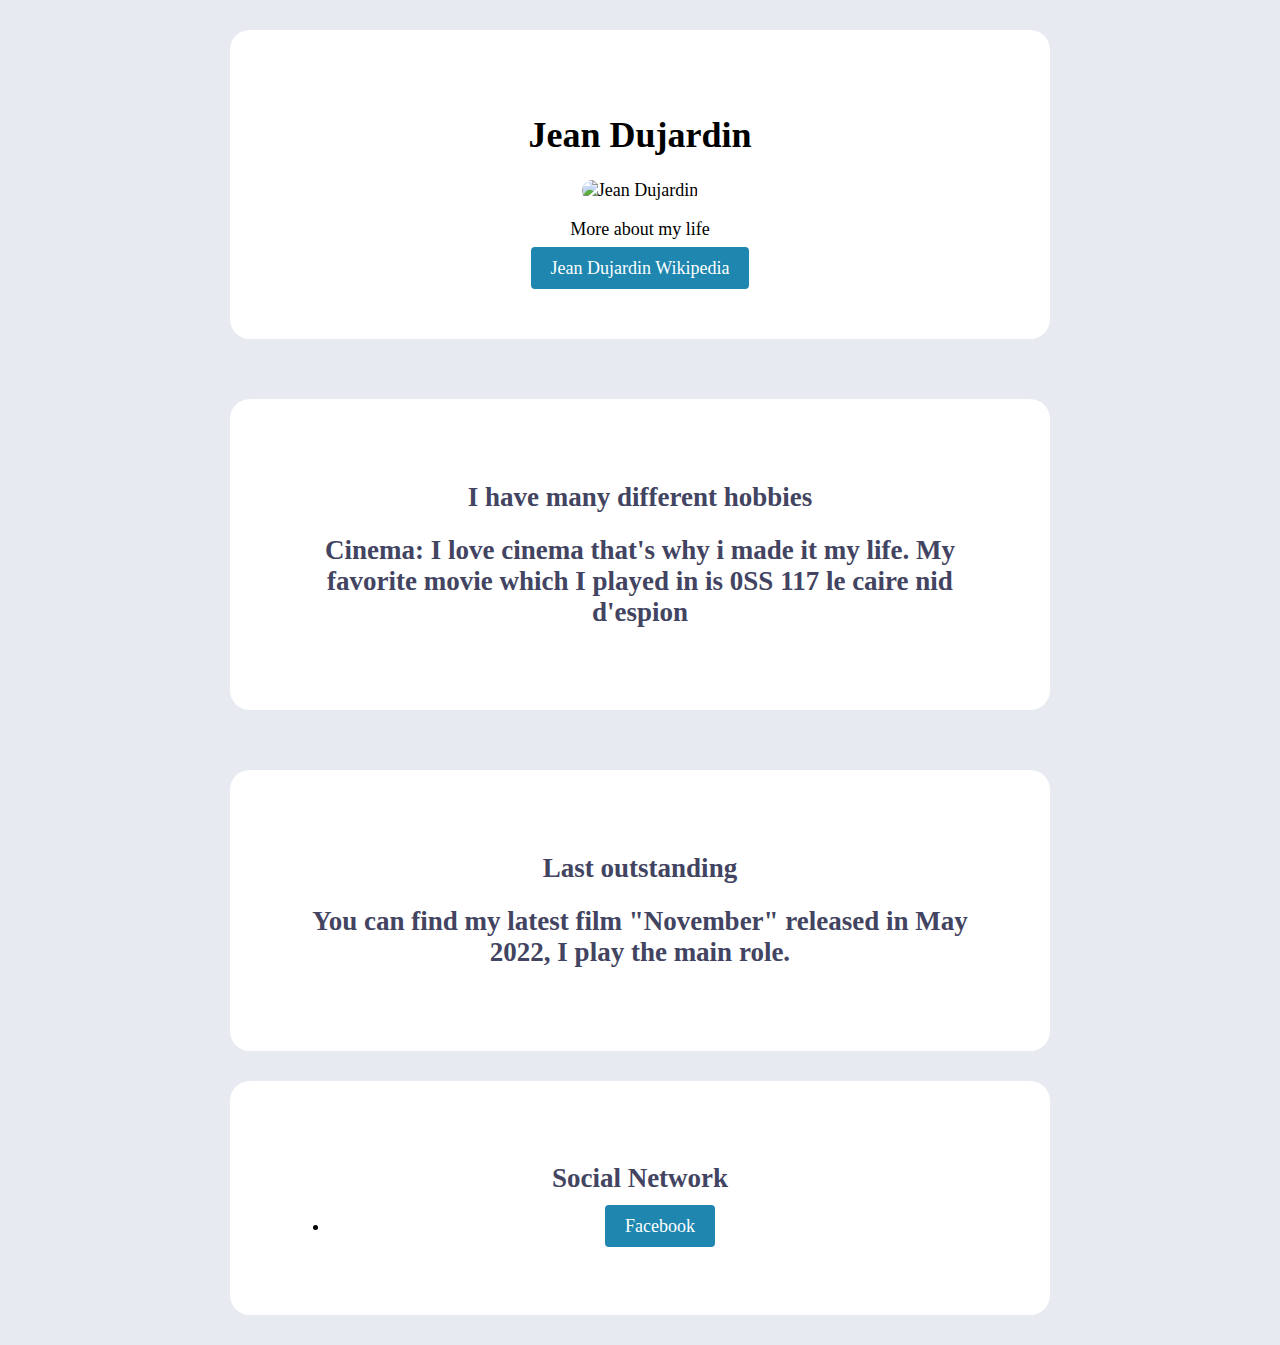
==== index.html @ c68641c5 "Add files via upload" ====
<!DOCTYPE
html>

<html
lang="en">

<head>

<meta
charset="UTF-8">
<link rel="stylesheet" href="https://use.fontawesome.com/releases/v5.2.0/css/all.css" integrity="sha384-hWVjflwFxL6sNzntih27bfxkr27Pmbbk/iSvJ+a4+0owXq79v+lsFkW54b0GbiDQ" crossorigin="anonymous">

<title>Le Wagon - Web Development Sprint</title>


<!-- Change these Google fonts with your own choice -->

<link
href="https://fonts.googleapis.com/css?family=Chivo:700|Overpass:400,700&display=swap"
rel="stylesheet">



<link
rel="stylesheet"
href="style.css">

</head>

<body>


<!-- First section -->


<div>

<h1>Jean Dujardin</h1>

<img
src="images/profile.jpg"
alt="Jean Dujardin"
width="300">


<p>More about my life</p>




<a
href="https://fr.wikipedia.org/wiki/Jean_Dujardin"
target="_blank">Jean Dujardin Wikipedia</a>


</div>



<!-- Second section -->



<section>

<div>

<h2>I have many different hobbies</h2>

<h2>Cinema: I love cinema that's why i made it my life. My favorite movie which I played in is 0SS 117 le caire nid d'espion</h2>


</div>


</section>



<!-- Third section -->



<div>

<h2>Last outstanding</h2>

<h2>You can find my latest film "November" released in May 2022, I play the main role.</h2>

</div>



<!-- Four section -->



<div>

<h2>Social Network</h2>
<ul>
  <li>
    <a href="https://www.facebook.com/JeanDujardinOfficiel/" target="_blank">Facebook
    </a>
  </li>
</ul>



</body>

</html>
---- style.css ----
body{

background-color:
#e7ebf1;

font-family: 
'Lora', serif;

font-size: 
18px;

font-weight: regular;

color: 
59607B;

}



h1, h2, a{
font-family: monserrat;
}

}



h1{

font-size: 
50px;

font-weight: 
900;

}



h2{

color: 
rgb(66, 
68, 97);

font-size: 
27px;

font-weight: 
400px;

}



img{

border-radius:
30px;

}



div{

text-align: 
center;

background-color:
white;

padding: 
60px;

width: 
700px;

margin: 
30px auto;

box-shadow: 
0 10px 
30px rgba(0,
0, 
0, 0,1);

border-radius:
20px;

}



a{

border-radius:
4px;

color: 
white;

text-decoration:
none;

font-weight: 
600px;

padding: 
11px 20px;

background-color:
rgb(30,
134, 
175);

}



a:hover {

background-color:
rgb(0,
0, 
0);

}



section{

width: 
1200px;

display: 
flex;

margin: 
30px auto

}



div1{

text-align: 
center;

background-color:
white;

padding: 
60px;

border-radius:
20px;

}
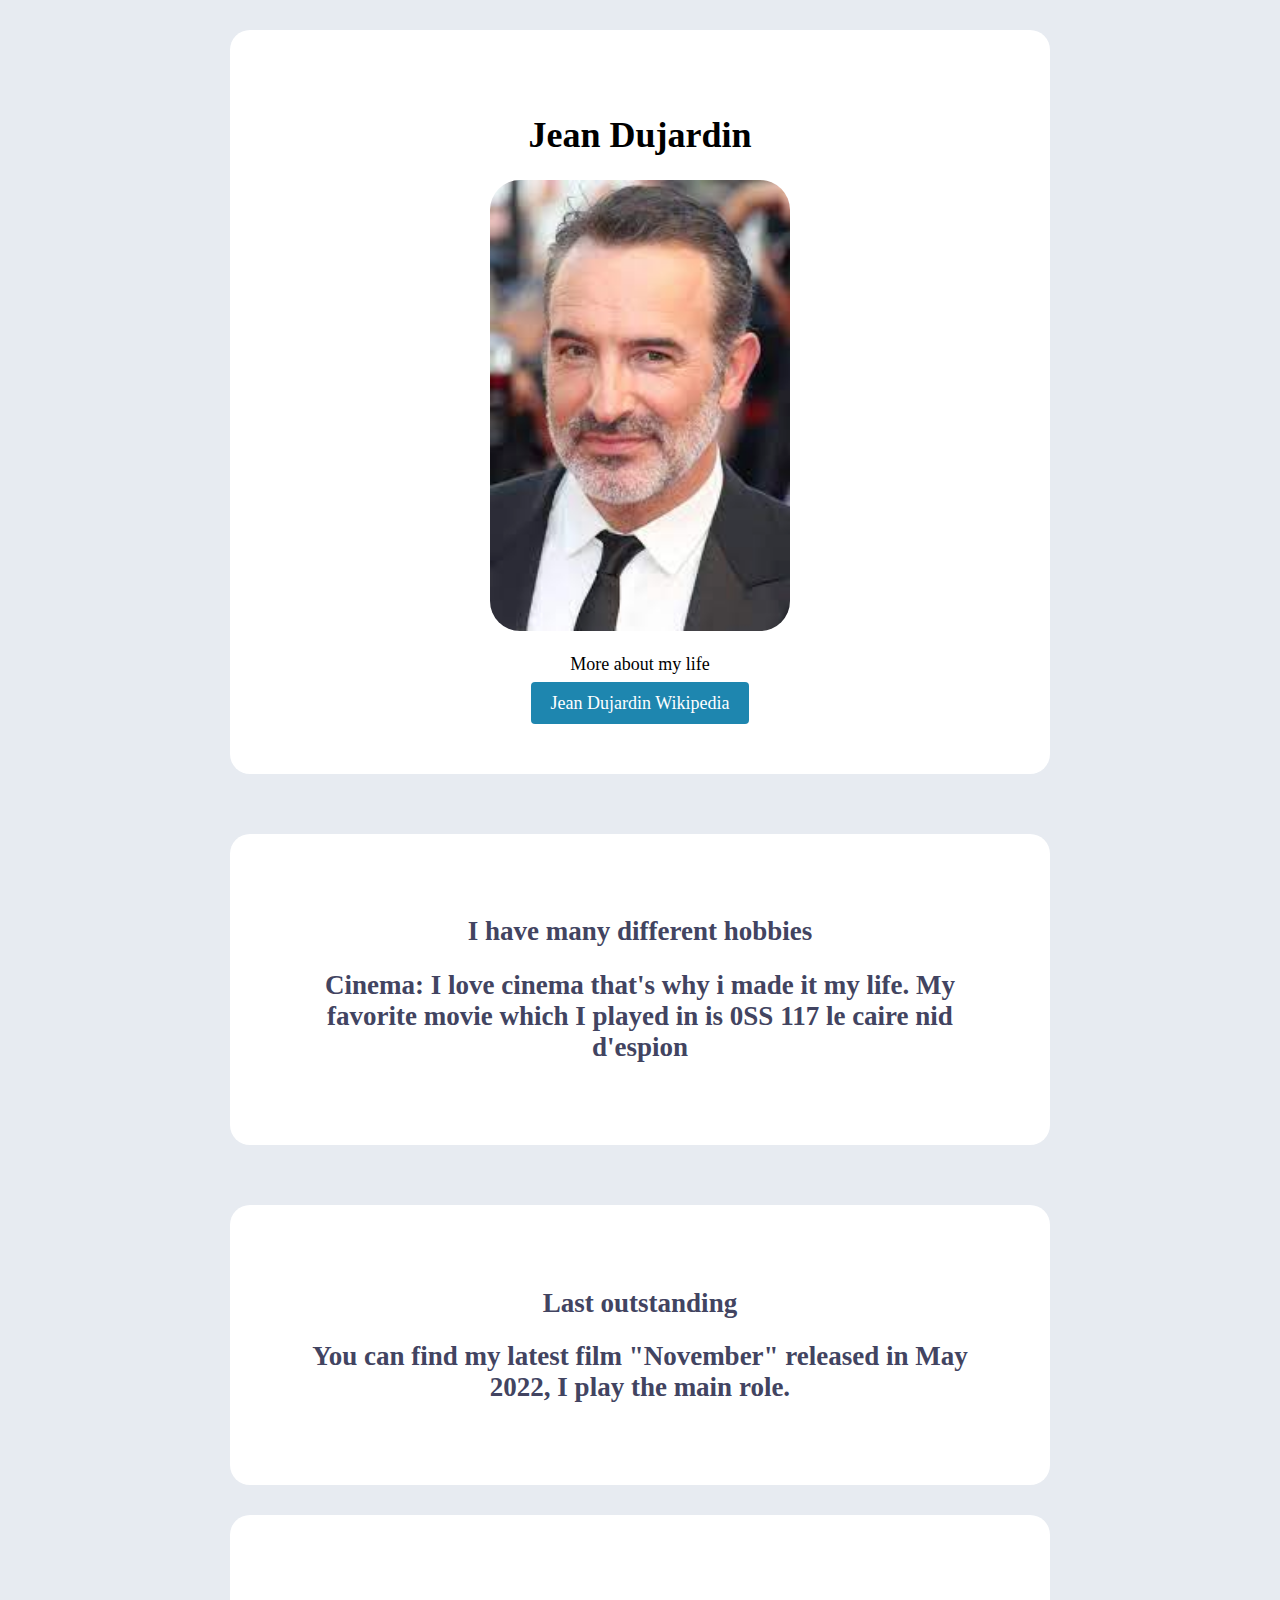
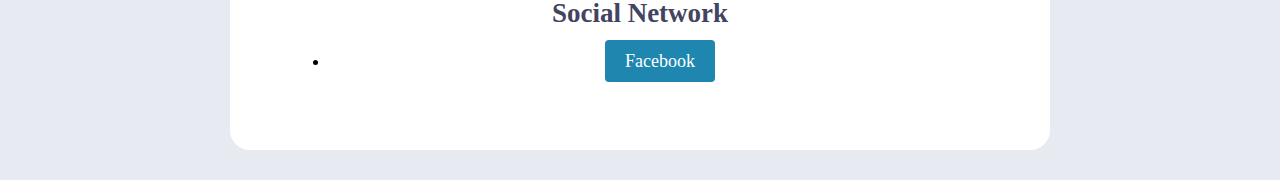
==== commit 68b50f3a: "Add files via upload" ====
--- a/index.html
+++ b/index.html
@@ -38,7 +38,7 @@
 <h1>Jean Dujardin</h1>
 
 <img
-src="images/profile.jpg"
+src="images/Profile.png"
 alt="Jean Dujardin"
 width="300">
 
